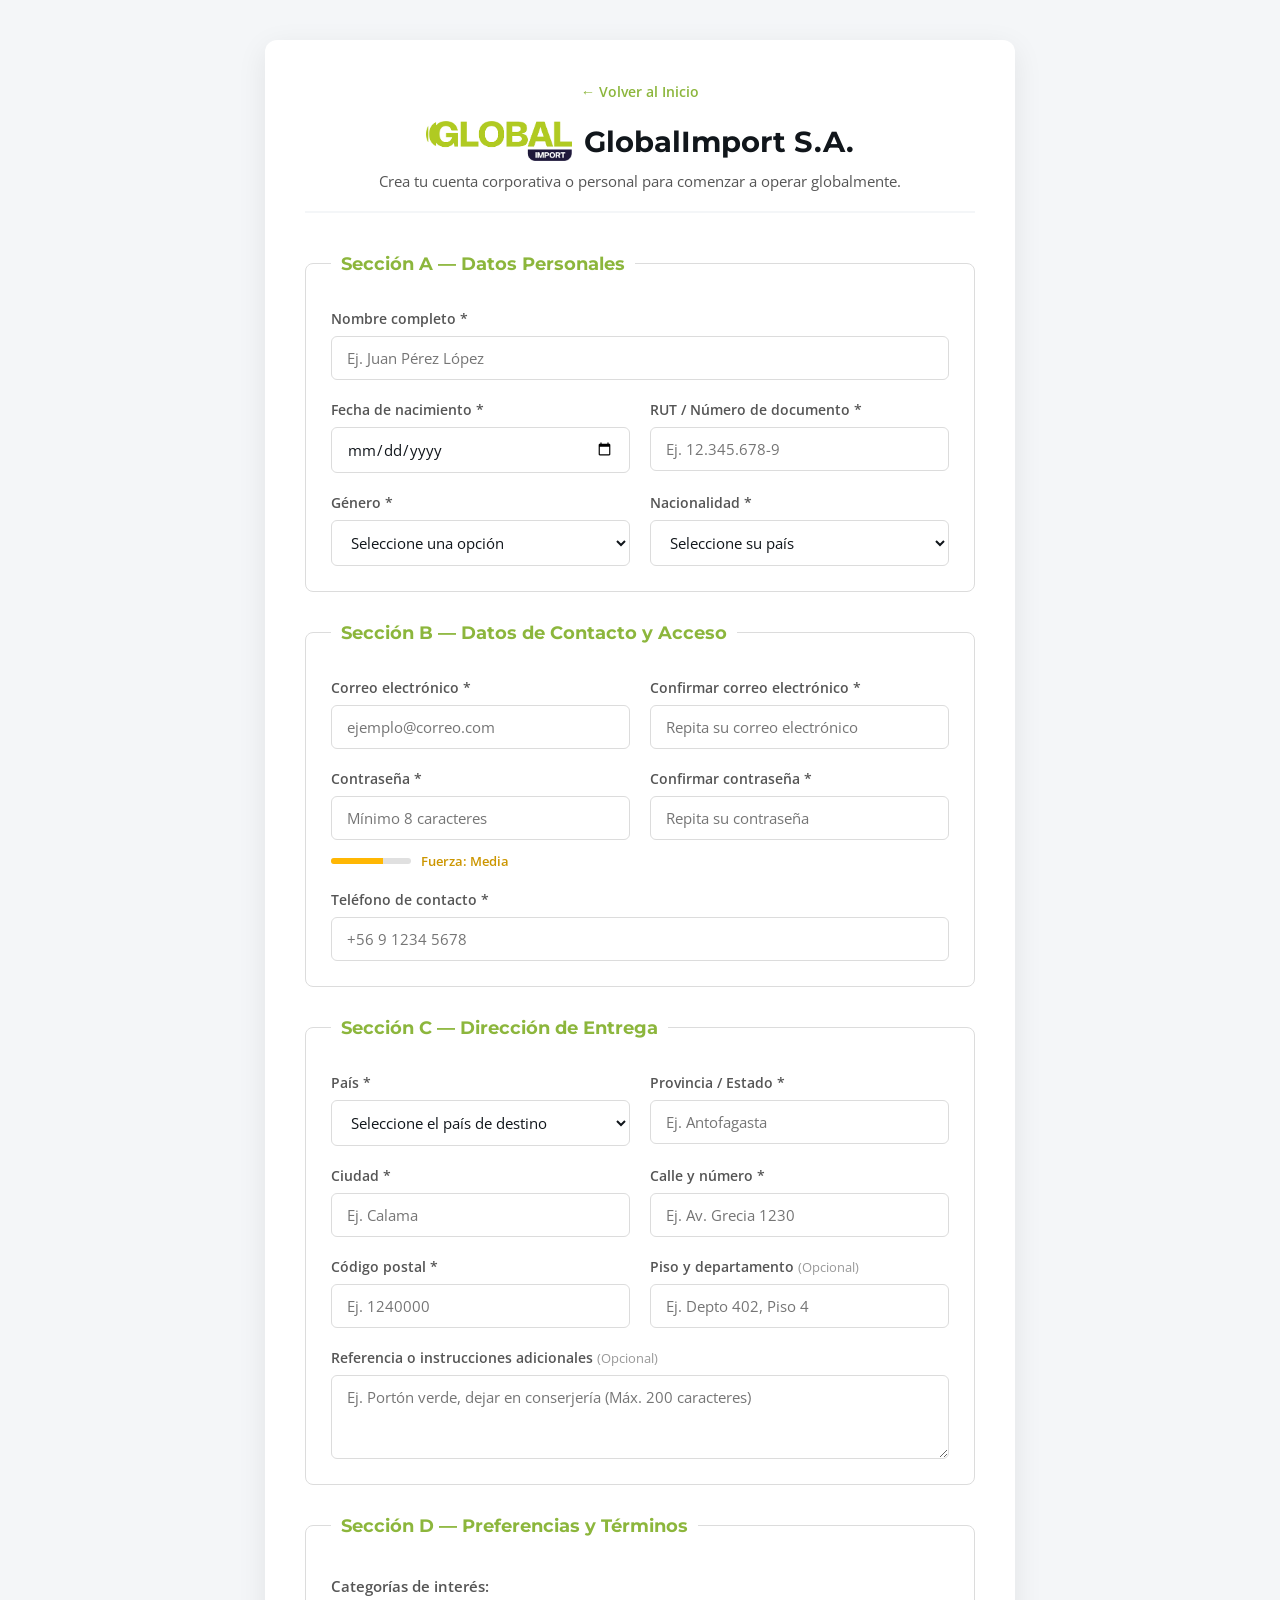
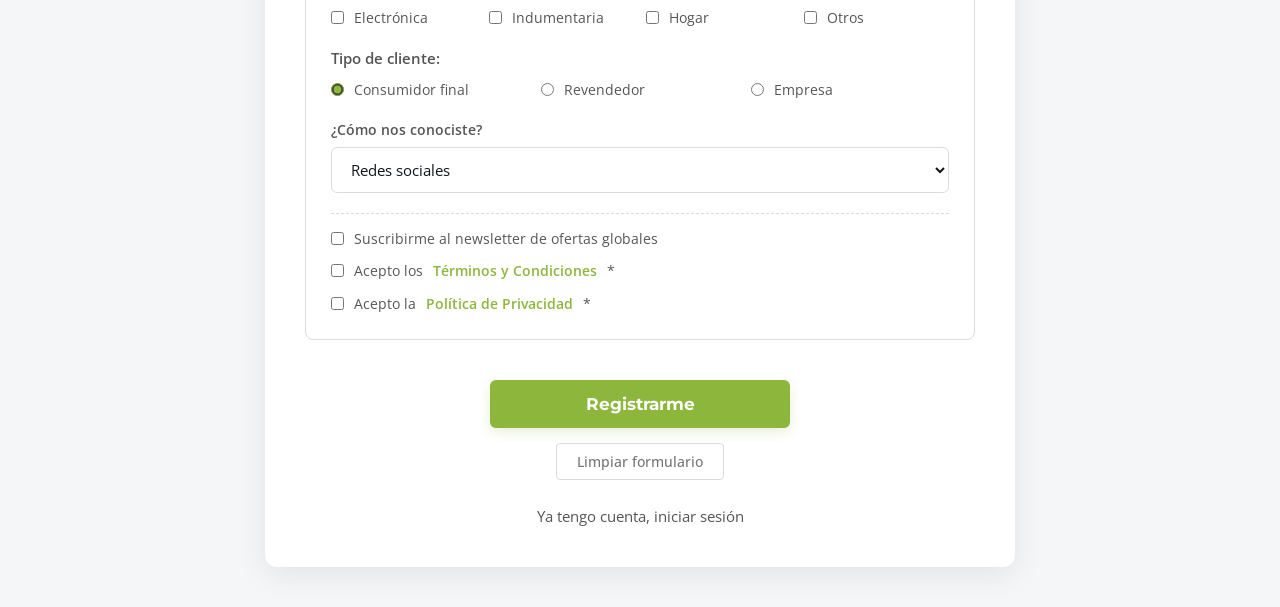
==== registro.html @ 75c65c19 "Etapa 2: Registro de Usuarios en Html, integrado con los estilos de CSS" ====
<!DOCTYPE html>
<html lang="es">
<head>
    <meta charset="UTF-8">
    <meta name="viewport" content="width=device-width, initial-scale=1.0">
    <title>GlobalImport S.A. | Registro de Usuario</title>
    <link rel="stylesheet" href="registro.css">
</head>
<body>

    <main class="register-container">
        
        <header class="register-header">
            <a href="index.html" class="back-link">← Volver al Inicio</a>
            <div class="brand-logo">
                <img src="assets/nombreempresa.png" alt="Logo GlobalImport" class="form-logo-img">
                <h1>GlobalImport S.A.</h1>
            </div>
            <p>Crea tu cuenta corporativa o personal para comenzar a operar globalmente.</p>
        </header>

        <form action="#" method="POST" class="register-form">

            <fieldset class="form-section">
                <legend>Sección A — Datos Personales</legend>
                <div class="form-grid">
                    <div class="form-group full-width">
                        <label for="nombre">Nombre completo *</label>
                        <input type="text" id="nombre" name="nombre" placeholder="Ej. Juan Pérez López" required>
                    </div>

                    <div class="form-group">
                        <label for="nacimiento">Fecha de nacimiento *</label>
                        <input type="date" id="nacimiento" name="nacimiento" required>
                    </div>

                    <div class="form-group">
                        <label for="rut">RUT / Número de documento *</label>
                        <input type="text" id="rut" name="rut" placeholder="Ej. 12.345.678-9" required>
                    </div>

                    <div class="form-group">
                        <label for="genero">Género *</label>
                        <select id="genero" name="genero" required>
                            <option value="" disabled selected>Seleccione una opción</option>
                            <option value="masculino">Masculino</option>
                            <option value="femenino">Femenino</option>
                            <option value="no-binario">No binario</option>
                            <option value="no-decir">Prefiero no decir</option>
                        </select>
                    </div>

                    <div class="form-group">
                        <label for="nacionalidad">Nacionalidad *</label>
                        <select id="nacionalidad" name="nacionalidad" required>
                            <option value="" disabled selected>Seleccione su país</option>
                            <option value="cl">Chile</option>
                            <option value="ar">Argentina</option>
                            <option value="pe">Perú</option>
                            <option value="co">Colombia</option>
                            <option value="br">Brasil</option>
                            <option value="mx">México</option>
                            <option value="es">España</option>
                            <option value="us">Estados Unidos</option>
                        </select>
                    </div>
                </div>
            </fieldset>

            <fieldset class="form-section">
                <legend>Sección B — Datos de Contacto y Acceso</legend>
                <div class="form-grid">
                    <div class="form-group">
                        <label for="email">Correo electrónico *</label>
                        <input type="email" id="email" name="email" placeholder="ejemplo@correo.com" required>
                    </div>

                    <div class="form-group">
                        <label for="confirm-email">Confirmar correo electrónico *</label>
                        <input type="email" id="confirm-email" name="confirm-email" placeholder="Repita su correo electrónico" required>
                    </div>

                    <div class="form-group">
                        <label for="password">Contraseña *</label>
                        <input type="password" id="password" name="password" placeholder="Mínimo 8 caracteres" required>
                        <div class="password-strength">
                            <span class="strength-bar indicator-medium"></span>
                            <span class="strength-text">Fuerza: Media</span>
                        </div>
                    </div>

                    <div class="form-group">
                        <label for="confirm-password">Confirmar contraseña *</label>
                        <input type="password" id="confirm-password" name="confirm-password" placeholder="Repita su contraseña" required>
                    </div>

                    <div class="form-group full-width">
                        <label for="telefono">Teléfono de contacto *</label>
                        <input type="tel" id="telefono" name="telefono" placeholder="+56 9 1234 5678" required>
                    </div>
                </div>
            </fieldset>

            <fieldset class="form-section">
                <legend>Sección C — Dirección de Entrega</legend>
                <div class="form-grid">
                    <div class="form-group">
                        <label for="pais-entrega">País *</label>
                        <select id="pais-entrega" name="pais-entrega" required>
                            <option value="" disabled selected>Seleccione el país de destino</option>
                            <option value="cl">Chile</option>
                            <option value="ar">Argentina</option>
                            <option value="pe">Perú</option>
                            <option value="co">Colombia</option>
                            <option value="br">Brasil</option>
                            <option value="mx">México</option>
                            <option value="es">España</option>
                            <option value="us">Estados Unidos</option>
                        </select>
                    </div>

                    <div class="form-group">
                        <label for="provencia">Provincia / Estado *</label>
                        <input type="text" id="provencia" name="provencia" placeholder="Ej. Antofagasta" required>
                    </div>

                    <div class="form-group">
                        <label for="ciudad">Ciudad *</label>
                        <input type="text" id="ciudad" name="ciudad" placeholder="Ej. Calama" required>
                    </div>

                    <div class="form-group">
                        <label for="calle">Calle y número *</label>
                        <input type="text" id="calle" name="calle" placeholder="Ej. Av. Grecia 1230" required>
                    </div>

                    <div class="form-group">
                        <label for="codigo-postal">Código postal *</label>
                        <input type="text" id="codigo-postal" name="codigo-postal" placeholder="Ej. 1240000" required>
                    </div>

                    <div class="form-group">
                        <label for="piso-depto">Piso y departamento <span class="optional">(Opcional)</span></label>
                        <input type="text" id="piso-depto" name="piso-depto" placeholder="Ej. Depto 402, Piso 4">
                    </div>

                    <div class="form-group full-width">
                        <label for="referencias">Referencia o instrucciones adicionales <span class="optional">(Opcional)</span></label>
                        <textarea id="referencias" name="referencias" rows="3" maxlength="200" placeholder="Ej. Portón verde, dejar en conserjería (Máx. 200 caracteres)"></textarea>
                    </div>
                </div>
            </fieldset>

            <fieldset class="form-section">
                <legend>Sección D — Preferencias y Términos</legend>
                
                <div class="form-group-options">
                    <span class="options-title">Categorías de interés:</span>
                    <div class="options-grid">
                        <label class="option-label"><input type="checkbox" name="intereses" value="electronica"> Electrónica</label>
                        <label class="option-label"><input type="checkbox" name="intereses" value="indumentaria"> Indumentaria</label>
                        <label class="option-label"><input type="checkbox" name="intereses" value="hogar"> Hogar</label>
                        <label class="option-label"><input type="checkbox" name="intereses" value="otros"> Otros</label>
                    </div>
                </div>

                <div class="form-group-options">
                    <span class="options-title">Tipo de cliente:</span>
                    <div class="options-grid">
                        <label class="option-label"><input type="radio" name="tipo_cliente" value="consumidor" checked> Consumidor final</label>
                        <label class="option-label"><input type="radio" name="tipo_cliente" value="revendedor"> Revendedor</label>
                        <label class="option-label"><input type="radio" name="tipo_cliente" value="empresa"> Empresa</label>
                    </div>
                </div>

                <div class="form-grid">
                    <div class="form-group full-width">
                        <label for="origen">¿Cómo nos conociste?</label>
                        <select id="origen" name="origen">
                            <option value="redes-sociales">Redes sociales</option>
                            <option value="recomendacion">Recomendación</option>
                            <option value="busqueda-web">Búsqueda web</option>
                            <option value="publicidad">Publicidad</option>
                            <option value="otro">Otro</option>
                        </select>
                    </div>
                </div>

                <div class="legal-container">
                    <label class="option-label">
                        <input type="checkbox" name="newsletter" value="si"> Suscribirme al newsletter de ofertas globales
                    </label>
                    <label class="option-label">
                        <input type="checkbox" name="terminos" value="aceptado" required> Acepto los <a href="#modal-ficticio" class="legal-link">Términos y Condiciones</a> *
                    </label>
                    <label class="option-label">
                        <input type="checkbox" name="privacidad" value="aceptado" required> Acepto la <a href="#modal-ficticio" class="legal-link">Política de Privacidad</a> *
                    </label>
                </div>
            </fieldset>

            <div class="form-actions">
                <button type="submit" class="btn-submit">Registrarme</button>
                <button type="reset" class="btn-reset">Limpiar formulario</button>
                <div class="login-redirect">
                    <a href="#login-ficticio" class="login-link">Ya tengo cuenta, iniciar sesión</a>
                </div>
            </div>

        </form>
    </main>

</body>
</html>
---- registro.css ----
/* IMPORTACIÓN DE LAS MISMAS FUENTES PARA MANTENER COHERENCIA VISUAL */
@import url('https://fonts.googleapis.com/css2?family=Montserrat:wght@400;600;700&family=Open+Sans:wght@300;400;600&display=swap');

/* VARIABLES DE DISEÑO COHERENTES CON GLOBALIMPORT S.A. */
:root {
    --color-principal: #8cb63c;       /* Verde corporativo */
    --color-principal-hover: #769b32; /* Verde interacciones */
    --color-oscuro: #11161b;          /* Color de textos y títulos */
    --color-claro: #ffffff;           /* Fondos de contenedores */
    --color-fondo-pagina: #f4f6f8;    /* Fondo suave exterior */
    --color-bordes: #dcdcdc;          /* Gris para bordes de inputs */
    --color-texto-suave: #555555;     /* Gris para subtítulos y labels */
    --color-error: #e63946;           /* Rojo para validaciones de la Etapa 3 */
    
    --fuente-titulos: 'Montserrat', sans-serif;
    --fuente-cuerpo: 'Open Sans', sans-serif;
}

/* RESETEO Y CONFIGURACIÓN BÁSICA */
* {
    margin: 0;
    padding: 0;
    box-sizing: border-box;
}

body {
    font-family: var(--fuente-cuerpo);
    background-color: var(--color-fondo-pagina);
    color: var(--color-oscuro);
    padding: 40px 20px;
    display: flex;
    justify-content: center;
    align-items: center;
    min-height: 100vh;
}

/* REQUISITO: Formulario centrado en la página con un ancho máximo de 700-800px */
.register-container {
    background-color: var(--color-claro);
    width: 100%;
    max-width: 750px; /* Dentro del rango de 700-800px */
    padding: 40px;
    border-radius: 12px;
    box-shadow: 0 8px 30px rgba(0, 0, 0, 0.08);
}

/* ENLACE VOLVER ATRÁS */
.back-link {
    display: inline-block;
    color: var(--color-principal);
    text-decoration: none;
    font-weight: 600;
    font-size: 0.9rem;
    margin-bottom: 20px;
    transition: color 0.2s ease;
}

.back-link:hover {
    color: var(--color-principal-hover);
}

/* CABECERA */
.register-header {
    text-align: center;
    margin-bottom: 40px;
    border-bottom: 2px solid var(--color-fondo-pagina);
    padding-bottom: 20px;
}

.brand-logo {
    display: flex;
    align-items: center;
    justify-content: center;
    gap: 12px;
    margin-bottom: 10px;
}

.form-logo-img {
    height: 40px;
    width: auto;
    object-fit: contain;
}

.register-header h1 {
    font-family: var(--fuente-titulos);
    font-size: 1.8rem;
    color: var(--color-oscuro);
}

.register-header p {
    color: var(--color-texto-suave);
    font-size: 0.95rem;
}

/* REQUISITO: Secciones del formulario visualmente diferenciadas (fondo, borde o título) */
.form-section {
    border: 1px solid var(--color-bordes);
    border-radius: 8px;
    padding: 25px;
    margin-bottom: 30px;
    background-color: var(--color-claro);
}

.form-section legend {
    font-family: var(--fuente-titulos);
    font-weight: 700;
    font-size: 1.1rem;
    color: var(--color-principal);
    padding: 0 10px;
}

/* REQUISITO: Uso de CSS Grid para alinear campos en dos columnas en desktop */
.form-grid {
    display: grid;
    grid-template-columns: repeat(2, 1fr); /* Fuerza las dos columnas simétricas en pantallas grandes */
    gap: 20px;
    margin-top: 10px;
}

.form-group {
    display: flex;
    flex-direction: column;
    gap: 8px;
}

/* Campos que ignoran las dos columnas para abarcar todo el ancho */
.form-group.full-width {
    grid-column: span 2;
}

/* ESTILO DE LABELS E INPUTS */
.form-group label {
    font-size: 0.9rem;
    font-weight: 600;
    color: var(--color-texto-suave);
}

.form-group label .optional {
    font-size: 0.8rem;
    color: #999;
    font-weight: 400;
}

.form-group input, 
.form-group select, 
.form-group textarea {
    padding: 11px 15px;
    font-size: 0.95rem;
    border: 1px solid var(--color-bordes);
    border-radius: 6px;
    font-family: var(--fuente-cuerpo);
    color: var(--color-oscuro);
    background-color: var(--color-claro);
    transition: border-color 0.2s ease, box-shadow 0.2s ease;
}

/* REQUISITO: Los campos deben verse distintos en estado :focus (borde de color, sombra suave) */
.form-group input:focus, 
.form-group select:focus, 
.form-group textarea:focus {
    outline: none;
    border-color: var(--color-principal);
    box-shadow: 0 0 0 4px rgba(140, 182, 60, 0.15); /* Sombra suave de enfoque */
}

/* REQUISITO: Campos con error (Etapa 3) con clase CSS lista para aplicar borde rojo */
.form-group input.input-error,
.form-group select.input-error,
.form-group textarea.input-error {
    border-color: var(--color-error) !important;
    background-color: #fff5f5; /* Un sutil fondo rojizo para mejorar la UX */
}

/* Estado :focus cuando el campo tiene un error */
.form-group input.input-error:focus,
.form-group select.input-error:focus,
.form-group textarea.input-error:focus {
    box-shadow: 0 0 0 4px rgba(230, 57, 70, 0.15); /* Sombra suave roja */
}

.form-group textarea {
    resize: vertical;
}

/* INDICADOR VISUAL DE FUERZA DE CONTRASEÑA */
.password-strength {
    display: flex;
    align-items: center;
    gap: 10px;
    margin-top: 4px;
}

.strength-bar {
    height: 6px;
    width: 80px;
    background-color: #e0e0e0;
    border-radius: 3px;
    position: relative;
    overflow: hidden;
}

.strength-bar.indicator-medium::before {
    content: '';
    position: absolute;
    left: 0;
    top: 0;
    height: 100%;
    width: 65%;
    background-color: #ffb703;
}

.strength-text {
    font-size: 0.8rem;
    color: #cc9600;
    font-weight: 600;
}

/* GRUPOS DE OPCIONES (CHECKBOX Y RADIOS) */
.form-group-options {
    margin-top: 15px;
    margin-bottom: 20px;
}

.options-title {
    display: block;
    font-size: 0.95rem;
    font-weight: 600;
    color: var(--color-texto-suave);
    margin-bottom: 12px;
}

.options-grid {
    display: grid;
    grid-template-columns: repeat(auto-fit, minmax(140px, 1fr));
    gap: 12px;
}

/* CONTENEDOR LEGAL */
.legal-container {
    display: flex;
    flex-direction: column;
    gap: 12px;
    margin-top: 20px;
    padding-top: 15px;
    border-top: 1px dashed var(--color-bordes);
}

.option-label {
    display: flex;
    align-items: flex-start;
    gap: 10px;
    font-size: 0.9rem;
    color: var(--color-texto-suave);
    cursor: pointer;
    line-height: 1.4;
}

.option-label input[type="checkbox"], 
.option-label input[type="radio"] {
    margin-top: 3px;
    accent-color: var(--color-principal);
    cursor: pointer;
}

.legal-link {
    color: var(--color-principal);
    text-decoration: none;
    font-weight: 600;
}

.legal-link:hover {
    text-decoration: underline;
}

/* BOTONES DE ACCIÓN */
.form-actions {
    display: flex;
    flex-direction: column;
    align-items: center;
    gap: 15px;
    margin-top: 40px;
}

.btn-submit {
    width: 100%;
    max-width: 300px;
    padding: 14px;
    font-size: 1.05rem;
    font-weight: 700;
    color: var(--color-claro);
    background-color: var(--color-principal);
    border: none;
    border-radius: 6px;
    cursor: pointer;
    font-family: var(--fuente-titulos);
    box-shadow: 0 4px 12px rgba(140, 182, 60, 0.2);
    transition: background-color 0.2s ease, transform 0.1s ease;
}

.btn-submit:hover {
    background-color: var(--color-principal-hover);
    transform: translateY(-1px);
}

.btn-submit:active {
    transform: translateY(0);
}

.btn-reset {
    background: none;
    border: 1px solid var(--color-bordes);
    color: #777;
    padding: 8px 20px;
    font-size: 0.9rem;
    font-weight: 500;
    border-radius: 4px;
    cursor: pointer;
    font-family: var(--fuente-cuerpo);
    transition: background-color 0.2s ease, color 0.2s ease;
}

.btn-reset:hover {
    background-color: #f0f0f0;
    color: var(--color-oscuro);
}

.login-redirect {
    margin-top: 10px;
}

.login-link {
    font-size: 0.95rem;
    color: var(--color-texto-suave);
    text-decoration: none;
    transition: color 0.2s ease;
}

.login-link:hover {
    color: var(--color-principal);
    text-decoration: underline;
}

/* REQUISITO: El diseño debe ser responsive: en mobile los campos ocupan el 100% del ancho */
@media (max-width: 650px) {
    .register-container {
        padding: 24px 16px;
    }
    
    .form-section {
        padding: 20px 12px;
    }

    /* Rompe las dos columnas y obliga a que cada campo use todo el ancho (100%) */
    .form-grid {
        grid-template-columns: 1fr;
    }
    
    .form-group.full-width {
        grid-column: span 1;
    }
    
    .options-grid {
        grid-template-columns: 1fr;
        gap: 15px;
    }
}
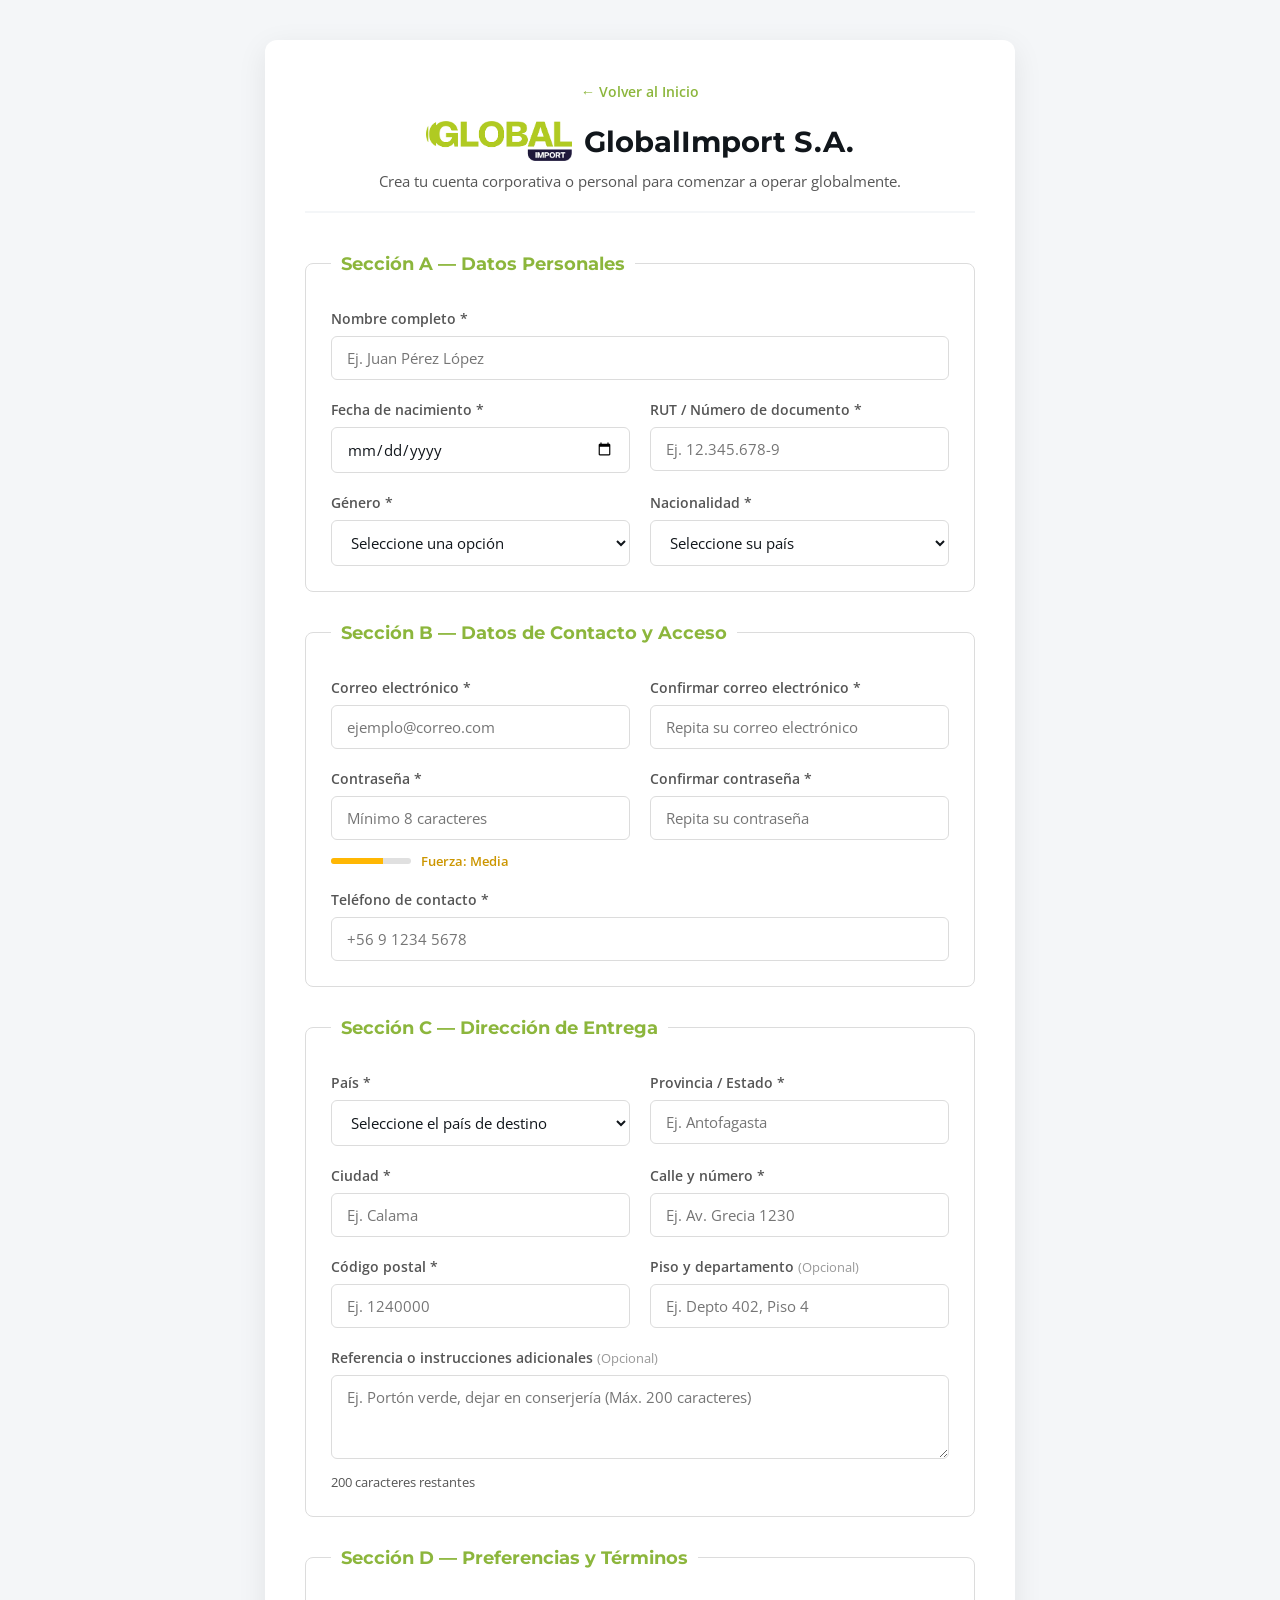
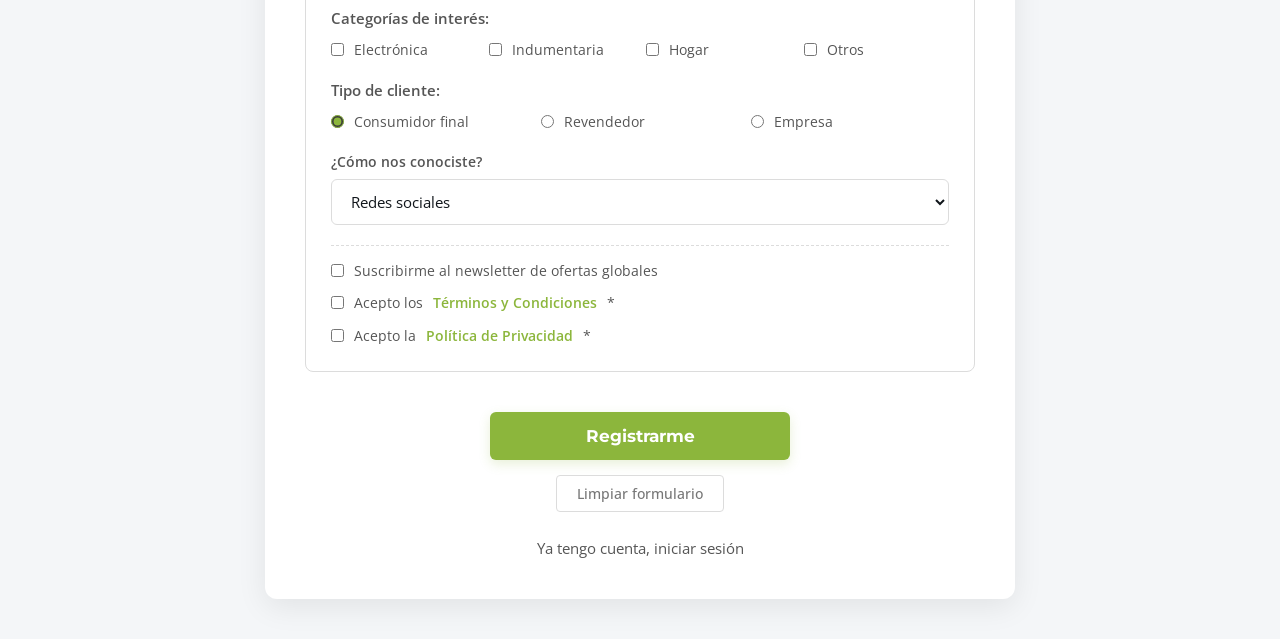
==== commit ab44b5ff: "Etapa 3: Integración de JavaScript Al Archivo de Registro (Html), Usando Diferentes Validaciones de " ====
--- a/registro.html
+++ b/registro.html
@@ -210,5 +210,6 @@
         </form>
     </main>
 
+    <script src="validaciones.js"></script>
 </body>
 </html>
